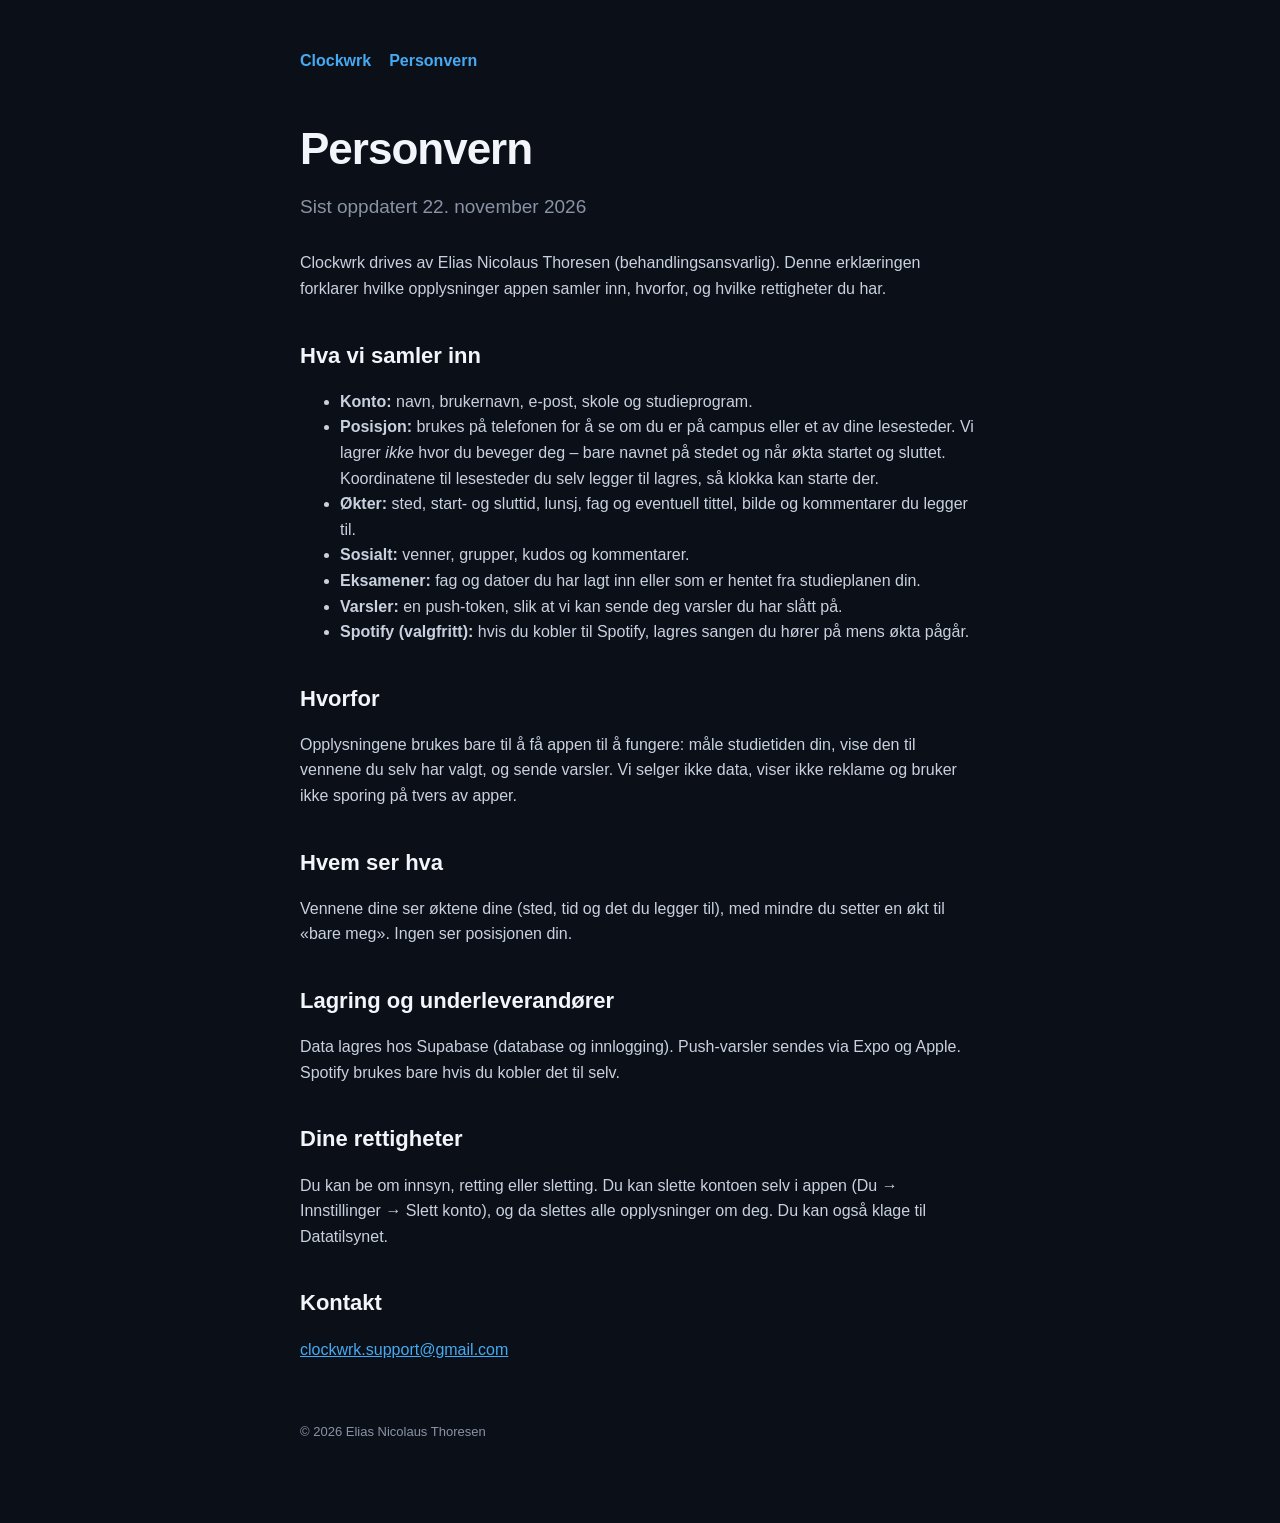
==== personvern.html @ 31af3641 "Nettside" ====
<!DOCTYPE html>
<html lang="no"><head><meta charset="utf-8"><meta name="viewport" content="width=device-width,initial-scale=1">
<title>Personvern – Clockwrk</title><link rel="stylesheet" href="style.css"></head>
<body><main>
<nav><a href="index.html">Clockwrk</a><a href="personvern.html">Personvern</a></nav>
<h1>Personvern</h1>
<p class="lead">Sist oppdatert 22. november 2026</p>

<p>Clockwrk drives av Elias Nicolaus Thoresen (behandlingsansvarlig). Denne erklæringen forklarer hvilke opplysninger appen samler inn, hvorfor, og hvilke rettigheter du har.</p>

<h2>Hva vi samler inn</h2>
<ul>
<li><b>Konto:</b> navn, brukernavn, e-post, skole og studieprogram.</li>
<li><b>Posisjon:</b> brukes på telefonen for å se om du er på campus eller et av dine lesesteder. Vi lagrer <i>ikke</i> hvor du beveger deg – bare navnet på stedet og når økta startet og sluttet. Koordinatene til lesesteder du selv legger til lagres, så klokka kan starte der.</li>
<li><b>Økter:</b> sted, start- og sluttid, lunsj, fag og eventuell tittel, bilde og kommentarer du legger til.</li>
<li><b>Sosialt:</b> venner, grupper, kudos og kommentarer.</li>
<li><b>Eksamener:</b> fag og datoer du har lagt inn eller som er hentet fra studieplanen din.</li>
<li><b>Varsler:</b> en push-token, slik at vi kan sende deg varsler du har slått på.</li>
<li><b>Spotify (valgfritt):</b> hvis du kobler til Spotify, lagres sangen du hører på mens økta pågår.</li>
</ul>

<h2>Hvorfor</h2>
<p>Opplysningene brukes bare til å få appen til å fungere: måle studietiden din, vise den til vennene du selv har valgt, og sende varsler. Vi selger ikke data, viser ikke reklame og bruker ikke sporing på tvers av apper.</p>

<h2>Hvem ser hva</h2>
<p>Vennene dine ser øktene dine (sted, tid og det du legger til), med mindre du setter en økt til «bare meg». Ingen ser posisjonen din.</p>

<h2>Lagring og underleverandører</h2>
<p>Data lagres hos Supabase (database og innlogging). Push-varsler sendes via Expo og Apple. Spotify brukes bare hvis du kobler det til selv.</p>

<h2>Dine rettigheter</h2>
<p>Du kan be om innsyn, retting eller sletting. Du kan slette kontoen selv i appen (Du → Innstillinger → Slett konto), og da slettes alle opplysninger om deg. Du kan også klage til Datatilsynet.</p>

<h2>Kontakt</h2>
<p><a href="mailto:clockwrk.support@gmail.com">clockwrk.support@gmail.com</a></p>

<footer>© 2026 Elias Nicolaus Thoresen</footer>
</main></body></html>
---- style.css ----
:root{--bg:#0B0F17;--card:#141B27;--ink:#F2F5FA;--muted:#8A93A6;--blue:#45AAF2}
*{box-sizing:border-box}body{margin:0;background:var(--bg);color:var(--ink);font:16px/1.6 -apple-system,BlinkMacSystemFont,"Segoe UI",Roboto,sans-serif}
main{max-width:720px;margin:0 auto;padding:48px 20px 80px}
h1{font-size:44px;font-weight:900;letter-spacing:-1px;margin:0}h1 span{color:var(--blue)}
h2{font-size:22px;margin:36px 0 8px}p,li{color:#C9D1DF}a{color:var(--blue)}
.lead{font-size:19px;color:var(--muted);margin:8px 0 28px}
.card{background:var(--card);border-radius:20px;padding:20px 22px;margin:14px 0}
.btn{display:inline-block;background:var(--blue);color:#fff;text-decoration:none;font-weight:800;padding:12px 22px;border-radius:999px;margin-top:6px}
nav{display:flex;gap:18px;margin-bottom:40px;font-weight:700}nav a{text-decoration:none}
footer{color:var(--muted);font-size:13px;margin-top:60px}
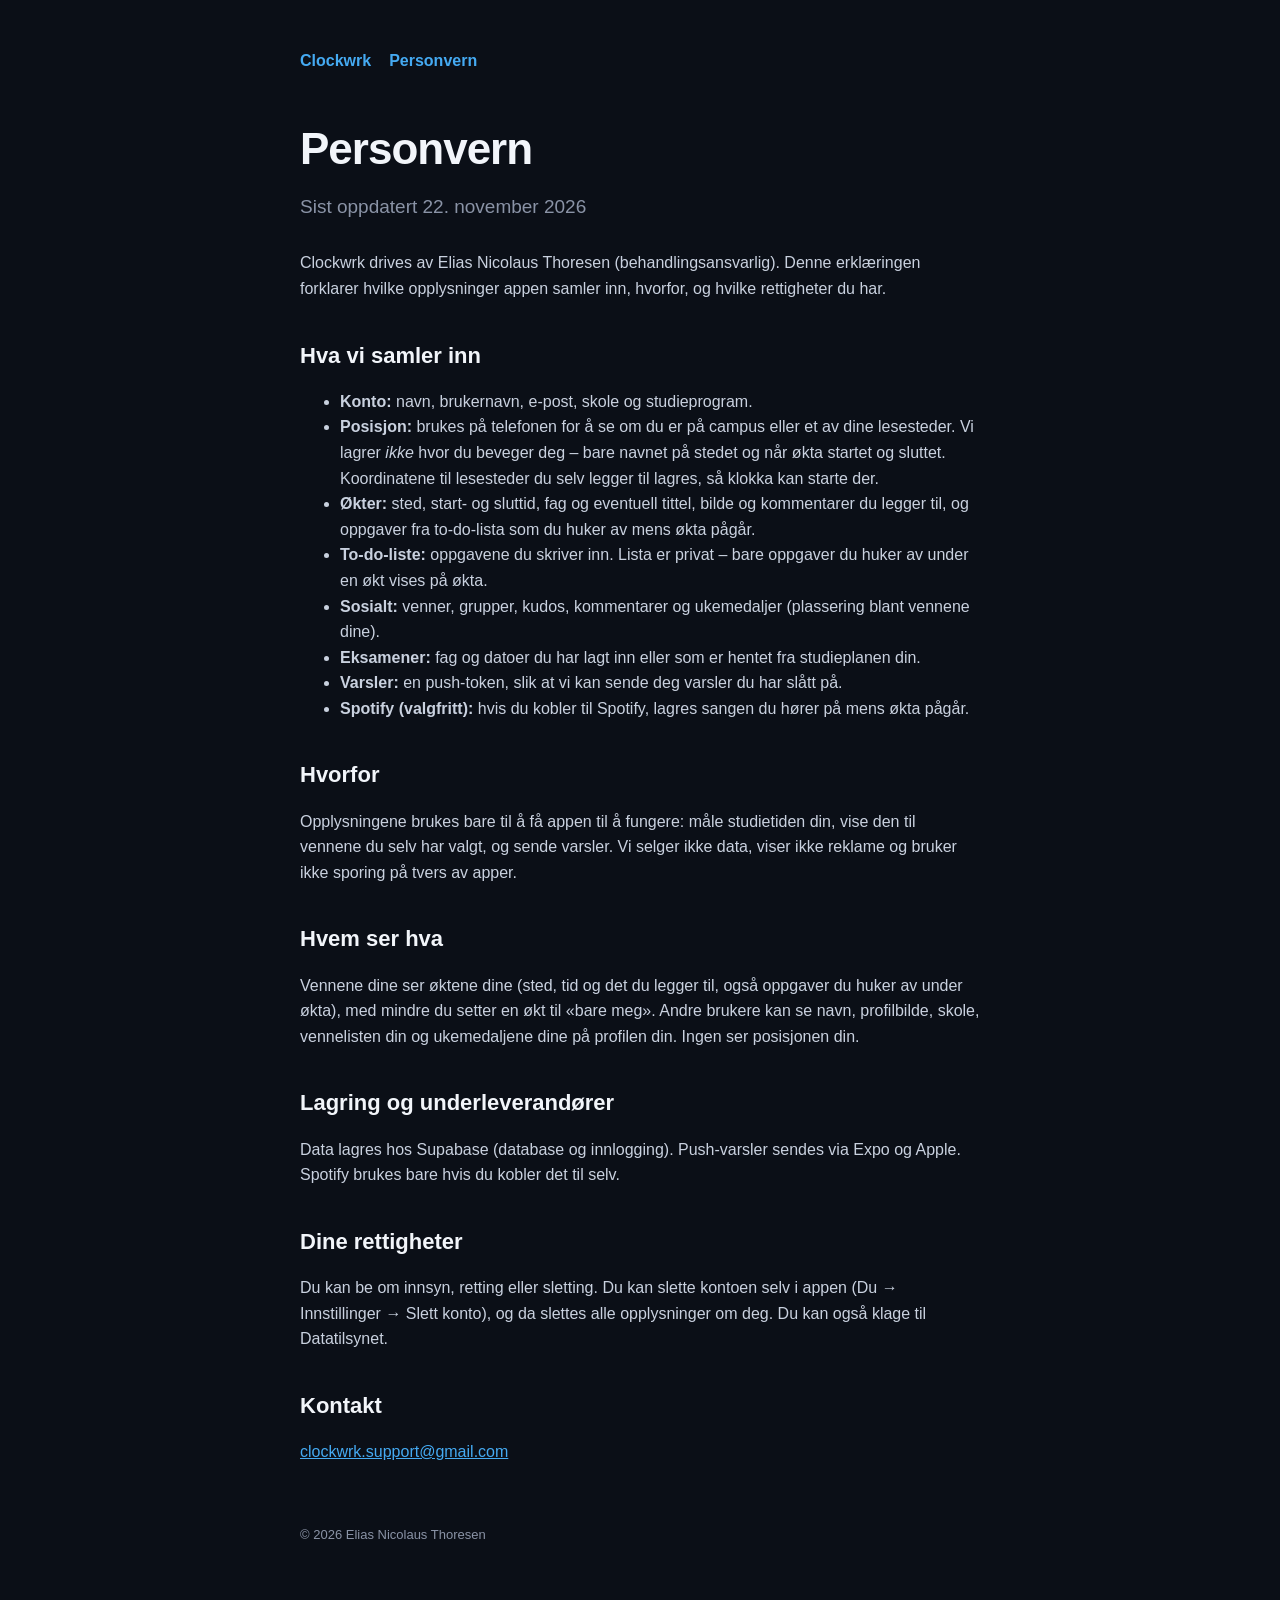
==== commit 81868fa6: "Update data collection details in personvern.html" ====
--- a/personvern.html
+++ b/personvern.html
@@ -12,8 +12,9 @@
 <ul>
 <li><b>Konto:</b> navn, brukernavn, e-post, skole og studieprogram.</li>
 <li><b>Posisjon:</b> brukes på telefonen for å se om du er på campus eller et av dine lesesteder. Vi lagrer <i>ikke</i> hvor du beveger deg – bare navnet på stedet og når økta startet og sluttet. Koordinatene til lesesteder du selv legger til lagres, så klokka kan starte der.</li>
-<li><b>Økter:</b> sted, start- og sluttid, lunsj, fag og eventuell tittel, bilde og kommentarer du legger til.</li>
-<li><b>Sosialt:</b> venner, grupper, kudos og kommentarer.</li>
+<li><b>Økter:</b> sted, start- og sluttid, fag og eventuell tittel, bilde og kommentarer du legger til, og oppgaver fra to-do-lista som du huker av mens økta pågår.</li>
+<li><b>To-do-liste:</b> oppgavene du skriver inn. Lista er privat – bare oppgaver du huker av under en økt vises på økta.</li>
+<li><b>Sosialt:</b> venner, grupper, kudos, kommentarer og ukemedaljer (plassering blant vennene dine).</li>
 <li><b>Eksamener:</b> fag og datoer du har lagt inn eller som er hentet fra studieplanen din.</li>
 <li><b>Varsler:</b> en push-token, slik at vi kan sende deg varsler du har slått på.</li>
 <li><b>Spotify (valgfritt):</b> hvis du kobler til Spotify, lagres sangen du hører på mens økta pågår.</li>
@@ -23,7 +24,7 @@
 <p>Opplysningene brukes bare til å få appen til å fungere: måle studietiden din, vise den til vennene du selv har valgt, og sende varsler. Vi selger ikke data, viser ikke reklame og bruker ikke sporing på tvers av apper.</p>
 
 <h2>Hvem ser hva</h2>
-<p>Vennene dine ser øktene dine (sted, tid og det du legger til), med mindre du setter en økt til «bare meg». Ingen ser posisjonen din.</p>
+<p>Vennene dine ser øktene dine (sted, tid og det du legger til, også oppgaver du huker av under økta), med mindre du setter en økt til «bare meg». Andre brukere kan se navn, profilbilde, skole, vennelisten din og ukemedaljene dine på profilen din. Ingen ser posisjonen din.</p>
 
 <h2>Lagring og underleverandører</h2>
 <p>Data lagres hos Supabase (database og innlogging). Push-varsler sendes via Expo og Apple. Spotify brukes bare hvis du kobler det til selv.</p>
